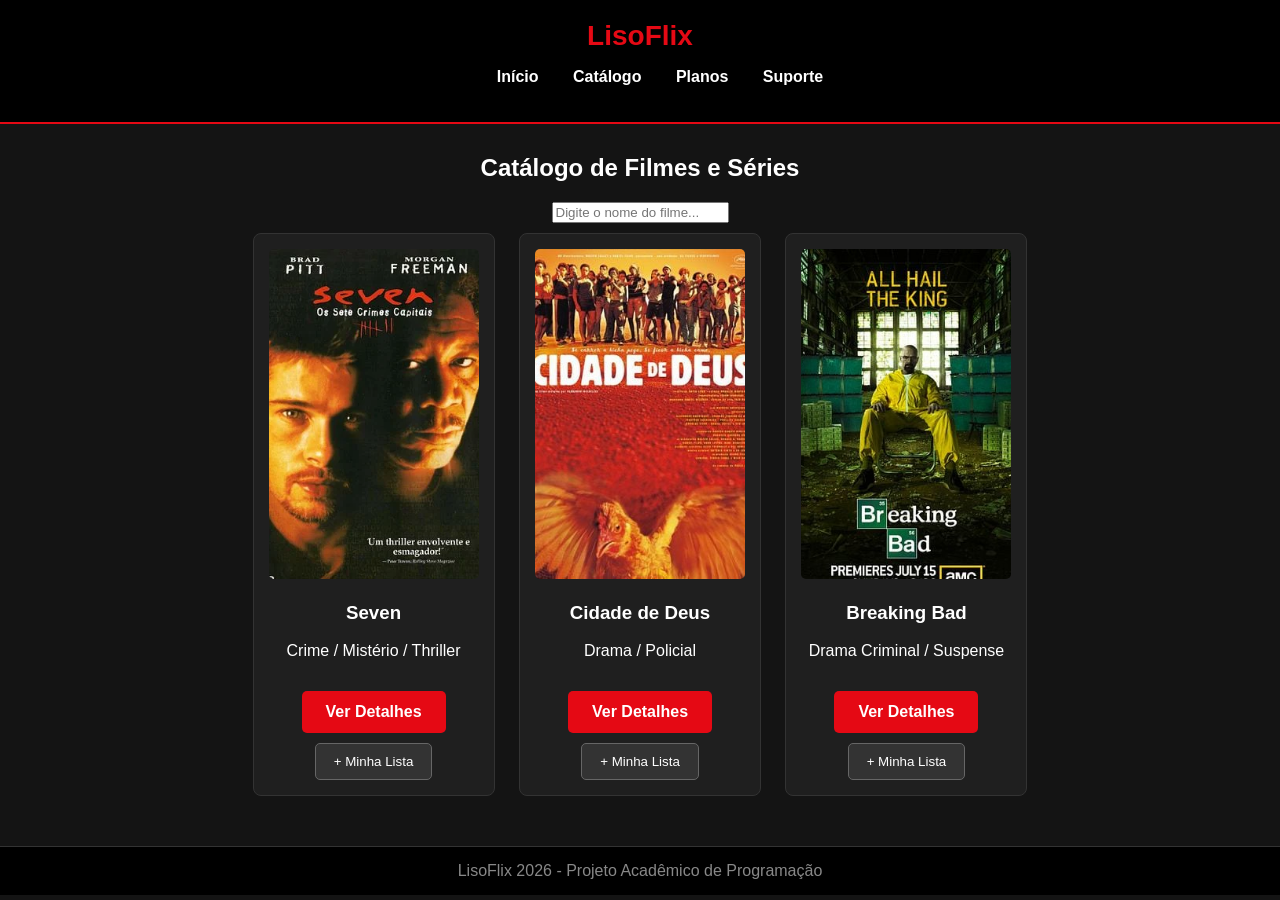
==== catalogo.html @ c04c044b "Primeiro commit" ====
<!DOCTYPE html>
<html lang="pt-br">
<head>
  <meta charset="UTF-8">
  <meta name="viewport" content="width=device-width, initial-scale=1.0">
  <meta name="description" content="">
  <title>Catálogo - LisoFlix</title>
  <link rel="stylesheet" href="style.css">
</head>
<body>
    <header class="cabecalho-principal">
      <div class="logo-marca">LisoFlix</div>
      <nav class="menu-navegacao">
        <ul class="lista-links">
          <li><a href="index.html" class="link-menu">Início</a></li>
          <li><a href="catalogo.html" class="link-menu">Catálogo</a></li>
          <li><a href="planos.html" class="link-menu">Planos</a></li>
          <li><a href="suporte.html" class="link-menu">Suporte</a></li>
        </ul>
      </nav>
    </header>

    <main class="conteudo-principal">

      <section class="secao-busca">
        <h1 class="titulo-pagina">Catálogo de Filmes e Séries</h1>
        <input type="text" id="campo-busca" class="input-pesquisa" placeholder="Digite o nome do filme...">
      </section>

      <section class="secao-catalogo">
        <div id="lista-filmes" class="grade-filmes">
          <div class="card-filme">
            <img src="imagens/filme1.jpg" alt="Capa Seven" class="capa-filme">
            <h3 class="titulo-filme">Seven</h3>
            <p class="genero-filme">
              Crime / Mistério / Thriller
            </p>
            <a href="https://www.imdb.com/pt/title/tt0114369/" target="_blank" rel="noopener noreferrer" class="botao-detalhes">Ver Detalhes</a>
            <button type="<button" class="botao-lista" onclick="alternativeLista(this)">+ Minha Lista</button>
          </div>

        <div class="card-filme">
          <img src="imagens/filme2.jpg" alt="Capa Cidade de Deus" class="capa-filme">
          <h3 class="titulo-filme">Cidade de Deus</h3>
          <p class="genero-filme">
            Drama / Policial
          </p>
          <a href="https://www.imdb.com/pt/title/tt0317248/" target="_blank" rel="noopener noreferrer" class="botao-detalhes">Ver Detalhes</a>
          <button type="button" class="botao-lista" onclick="alternativeLista(this)">+ Minha Lista</button>
        </div>

        <div class="card-filme">
          <img src="imagens/filme3.jpg" alt="Capa Breaking Bad" class="capa-filme">
          <h3 class="titulo-filme">Breaking Bad</h3>
          <p class="genero-filme">
            Drama Criminal / Suspense
          </p>
          <a href="detalhes.html" class="botao-detalhes">Ver Detalhes</a>
          <button type="button" class="botao-lista" onclick="alternativeLista(this)">+ Minha Lista</button>
        </div>
        </div>
      </section>

    </main>

    <footer class="rodape-principal">
      <p class="texto-rodape">LisoFlix 2026 - Projeto Acadêmico de Programação</p> 
    </footer>
    <script src="script.js"></script>
</body> 
</html>
---- style.css ----
body {
  margin: 0;
  padding: 0;
  background-color: #141414;
  color: #ffffff;
  font-family: Arial, sans-serif;
}
.cabecalho-principal {
  background-color: #000000;
  padding: 20px;
  text-align: center;
  border-bottom: 2px solid #e50914;
}

.logo-marca {
  color: #e50914;
  font-size: 28px;
  font-weight: bold;
  margin-bottom: 15px;
}

.lista-link {
  list-style: none;
  padding: 0;
  margin: 0;
}

.lista-links li {
  display: inline-block;
  margin: 0 15px;
}

.link-menu {
  color: #ffffff;
  text-decoration: none;
  font-weight: bold;
}

.link-menu:hover {
  color: #e50914;
}

.conteudo-principal, .container-principal {
  width: 85%;
  margin: 30px auto;
  text-align: center;
}

.secao-banner {
  background-color: #1f1f1f;
  padding: 40px 20px;
  border-radius: 8px;
  margin-bottom: 30px;
  border: 1px solid #333333;
}

.card-atalho, .card-filme {
  display: inline-block;
  width: 210px;
  background-color: #1f1f1f;
  border: 1px solid #333333;
  border-radius: 8px;
  padding: 15px;
  margin: 10px;
  vertical-align: top;
}

.capa-filme {
  width: 100%;
  height: 330px;
  border-radius: 5px;
  object-fit: cover;
}

.poster-grande {
  width:  280px;
  border-radius: 8px;
  border: 2px solid #333333;
}

.lista-externa, .lista-elenco{
  list-style: none;
  padding: 0;
}

.link-externo, .link-card, .link-voltar{
  color: #e50914;
  text-decoration: none;
  font-weight: bold;
}

.tabela-padrao {
  width: 80%;
  margin: 25px auto;
  border-collapse: collapse;
  background-color: #1f1f1f;
}

.tabela-padrao th, tabela-padrao td {
  border: 1px solid #444444;
  padding: 12px;
  text-align: center;
}

.tabela-padrao th{
  background-color: #e50914;
  color: #ffffff;
}

.formulario-contato{
  width: 400px;
  margin: 20px auto;
  background-color: #1f1f1f;
  padding: 25px;
  border-radius: 8px;
  text-align: left;
}

.formulario-contato label {
  display: block;
  margin-top: 12px;
  font-weight: bold;
}

.formulario-contato input, .formulario-contato select, .formulario-contato textarea{
  width: 95%;
  padding: 10px;
  margin-top: 5px;
  border-radius: 4px;
  border: 1px solid #555555;
  background-color: #2b2b2b;
  color: #ffffff;
}

.botao-vermelho, .botao-detalhes{
  display: inline-block;
  background-color: #e50914;
  color: #ffffff;
  padding: 12px 24px;
  margin-top: 15px;
  text-decoration: none;
  border: none;
  border-radius: 5px;
  font-weight: bold;
  cursor: pointer;
}

.botao-vermelho:hover, .botao-detalhes:hover{
  background-color: #b20710;
}

.botao-lista {
  display: inline-block;
  background-color: #333333;
  color: #ffffff;
  padding: 10px 18px;
  margin-top: 10px;
  border: 1px solid #666666;
  border-radius: 5px;
  cursor: pointer;
}

.rodape-principal {
  background-color: #000000;
  color: #888888;
  text-align: center;
  padding: 15px;
  margin-top: 40px;
  border-top: 1px solid #333333;
}

.texto-rodape {
  margin: 0;
}
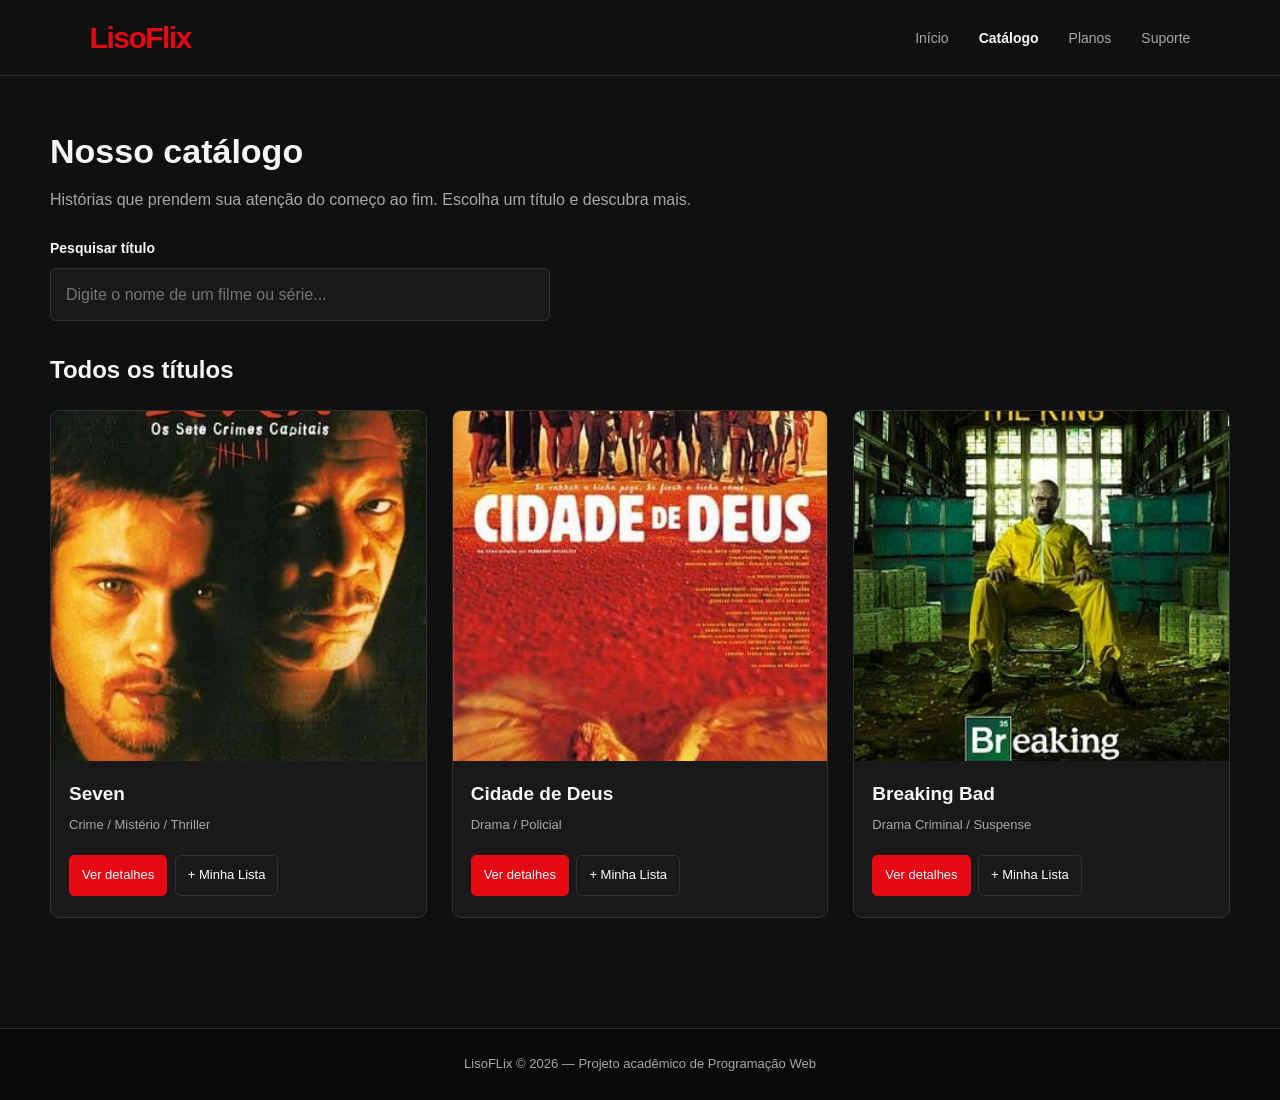
==== commit 9fb8e76f: ""feat: melhora estrutura e identidade visual do LisoFLix"" ====
--- a/catalogo.html
+++ b/catalogo.html
@@ -3,69 +3,140 @@
 <head>
   <meta charset="UTF-8">
   <meta name="viewport" content="width=device-width, initial-scale=1.0">
-  <meta name="description" content="">
-  <title>Catálogo - LisoFlix</title>
+  <meta name="description" content="Explore o catálogo de filmes e séries do LisoFlix.">
+  <title>Catálogo | LisoFlix</title>
   <link rel="stylesheet" href="style.css">
 </head>
+
 <body>
-    <header class="cabecalho-principal">
-      <div class="logo-marca">LisoFlix</div>
-      <nav class="menu-navegacao">
-        <ul class="lista-links">
-          <li><a href="index.html" class="link-menu">Início</a></li>
-          <li><a href="catalogo.html" class="link-menu">Catálogo</a></li>
-          <li><a href="planos.html" class="link-menu">Planos</a></li>
-          <li><a href="suporte.html" class="link-menu">Suporte</a></li>
-        </ul>
-      </nav>
-    </header>
+  <header class="cabecalho-principal">
+    <div class="logo-marca">LisoFlix</div>
 
-    <main class="conteudo-principal">
+    <nav class="menu-navegacao" aria-label="Menu principal">
+      <ul class="lista-links">
+        <li><a href="index.html" class="link-menu">Início</a></li>
+        <li><a href="catalogo.html" class="link-menu" aria-current="page">Catálogo</a></li>
+        <li><a href="planos.html" class="link-menu">Planos</a></li>
+        <li><a href="suporte.html" class="link-menu">Suporte</a></li>
+      </ul>
+    </nav>
+  </header>
 
-      <section class="secao-busca">
-        <h1 class="titulo-pagina">Catálogo de Filmes e Séries</h1>
-        <input type="text" id="campo-busca" class="input-pesquisa" placeholder="Digite o nome do filme...">
-      </section>
+  <main class="conteudo-principal">
 
-      <section class="secao-catalogo">
-        <div id="lista-filmes" class="grade-filmes">
-          <div class="card-filme">
-            <img src="imagens/filme1.jpg" alt="Capa Seven" class="capa-filme">
+    <section class="secao-busca">
+      <h1 class="titulo-pagina">Nosso catálogo</h1>
+
+      <p class="descricao-catalogo">
+        Histórias que prendem sua atenção do começo ao fim.
+        Escolha um título e descubra mais.
+      </p>
+
+      <label for="campo-busca" class="rotulo-busca">
+        Pesquisar título
+      </label>
+
+      <input
+        type="search"
+        id="campo-busca"
+        class="input-pesquisa"
+        placeholder="Digite o nome de um filme ou série..."
+      >
+    </section>
+
+    <section class="secao-catalogo">
+      <h2 class="titulo-secao">Todos os títulos</h2>
+
+      <div id="lista-filmes" class="grade-filmes">
+
+        <article class="card-filme" data-titulo="seven">
+          <img
+            src="imagens/filme1.jpg"
+            alt="Pôster do filme Seven"
+            class="capa-filme"
+          >
+
+          <div class="informacoes-filme">
             <h3 class="titulo-filme">Seven</h3>
-            <p class="genero-filme">
-              Crime / Mistério / Thriller
-            </p>
-            <a href="https://www.imdb.com/pt/title/tt0114369/" target="_blank" rel="noopener noreferrer" class="botao-detalhes">Ver Detalhes</a>
-            <button type="<button" class="botao-lista" onclick="alternativeLista(this)">+ Minha Lista</button>
+            <p class="genero-filme">Crime / Mistério / Thriller</p>
+
+            <a
+              href="https://www.imdb.com/pt/title/tt0114369/"
+              target="_blank"
+              rel="noopener noreferrer"
+              class="botao-detalhes"
+            >
+              Ver detalhes
+            </a>
+
+            <button type="button" class="botao-lista" data-filme="Seven">
+              + Minha Lista
+            </button>
           </div>
+        </article>
 
-        <div class="card-filme">
-          <img src="imagens/filme2.jpg" alt="Capa Cidade de Deus" class="capa-filme">
-          <h3 class="titulo-filme">Cidade de Deus</h3>
-          <p class="genero-filme">
-            Drama / Policial
-          </p>
-          <a href="https://www.imdb.com/pt/title/tt0317248/" target="_blank" rel="noopener noreferrer" class="botao-detalhes">Ver Detalhes</a>
-          <button type="button" class="botao-lista" onclick="alternativeLista(this)">+ Minha Lista</button>
-        </div>
+        <article class="card-filme" data-titulo="cidade de deus">
+          <img
+            src="imagens/filme2.jpg"
+            alt="Pôster do filme Cidade de Deus"
+            class="capa-filme"
+          >
 
-        <div class="card-filme">
-          <img src="imagens/filme3.jpg" alt="Capa Breaking Bad" class="capa-filme">
-          <h3 class="titulo-filme">Breaking Bad</h3>
-          <p class="genero-filme">
-            Drama Criminal / Suspense
-          </p>
-          <a href="detalhes.html" class="botao-detalhes">Ver Detalhes</a>
-          <button type="button" class="botao-lista" onclick="alternativeLista(this)">+ Minha Lista</button>
-        </div>
-        </div>
-      </section>
+          <div class="informacoes-filme">
+            <h3 class="titulo-filme">Cidade de Deus</h3>
+            <p class="genero-filme">Drama / Policial</p>
 
-    </main>
+            <a
+              href="https://www.imdb.com/pt/title/tt0317248/"
+              target="_blank"
+              rel="noopener noreferrer"
+              class="botao-detalhes"
+            >
+              Ver detalhes
+            </a>
 
-    <footer class="rodape-principal">
-      <p class="texto-rodape">LisoFlix 2026 - Projeto Acadêmico de Programação</p> 
-    </footer>
-    <script src="script.js"></script>
-</body> 
-</html>
+            <button type="button" class="botao-lista" data-filme="Cidade de Deus">
+              + Minha Lista
+            </button>
+          </div>
+        </article>
+
+        <article class="card-filme" data-titulo="breaking bad">
+          <img
+            src="imagens/filme3.jpg"
+            alt="Pôster da série Breaking Bad"
+            class="capa-filme"
+          >
+
+          <div class="informacoes-filme">
+            <h3 class="titulo-filme">Breaking Bad</h3>
+            <p class="genero-filme">Drama Criminal / Suspense</p>
+
+            <a href="detalhes.html" class="botao-detalhes">
+              Ver detalhes
+            </a>
+
+            <button type="button" class="botao-lista" data-filme="Breaking Bad">
+              + Minha Lista
+            </button>
+          </div>
+        </article>
+
+      </div>
+
+      <p id="mensagem-vazia" class="mensagem-vazia" hidden>
+        Nenhum título encontrado. Tente outra pesquisa.
+      </p>
+    </section>
+
+  </main>
+
+  <footer class="rodape-principal">
+    <p class="texto-rodape">
+      LisoFLix © 2026 — Projeto acadêmico de Programação Web
+    </p>
+  </footer>
+
+  <script src="script.js"></script>
+</body>
+</html>
--- a/style.css
+++ b/style.css
@@ -1,174 +1,765 @@
-body {
+/* 1. Configurações gerais */
+
+:root {
+  --cor-fundo: #101010;
+  --cor-superficie: #191919;
+  --cor-superficie-clara: #222222;
+  --cor-vermelho: #e50914;
+  --cor-vermelho-escuro: #b20710;
+  --cor-texto: #f5f5f5;
+  --cor-texto-secundario: #a8a8a8;
+  --cor-borda: #303030;
+  --largura-conteudo: 1180px;
+}
+
+* {
   margin: 0;
   padding: 0;
-  background-color: #141414;
-  color: #ffffff;
-  font-family: Arial, sans-serif;
-}
+  box-sizing: border-box;
+}
+
+html {
+  scroll-behavior: smooth;
+}
+
+body {
+  min-height: 100vh;
+  display: flex;
+  flex-direction: column;
+  background-color: var(--cor-fundo);
+  color: var(--cor-texto);
+  font-family: Arial, Helvetica, sans-serif;
+  line-height: 1.6;
+}
+
+a {
+  color: inherit;
+  text-decoration: none;
+}
+
+button,
+input,
+select,
+textarea {
+  font: inherit;
+}
+
+button,
+a {
+  -webkit-tap-highlight-color: transparent;
+}
+
+img {
+  display: block;
+  max-width: 100%;
+}
+
+
+/* 2. Cabeçalho e navegação */
+
 .cabecalho-principal {
-  background-color: #000000;
-  padding: 20px;
-  text-align: center;
-  border-bottom: 2px solid #e50914;
+  width: 100%;
+  min-height: 76px;
+  padding: 0 7%;
+  display: flex;
+  align-items: center;
+  justify-content: space-between;
+  gap: 25px;
+  background-color: rgba(16, 16, 16, 0.97);
+  border-bottom: 1px solid var(--cor-borda);
 }
 
 .logo-marca {
-  color: #e50914;
-  font-size: 28px;
-  font-weight: bold;
+  color: var(--cor-vermelho);
+  font-size: 30px;
+  font-weight: 800;
+  letter-spacing: -1.5px;
+}
+
+.menu-navegacao {
+  display: flex;
+  align-items: center;
+}
+
+.lista-links {
+  display: flex;
+  align-items: center;
+  gap: 30px;
+  list-style: none;
+}
+
+.link-menu {
+  color: var(--cor-texto-secundario);
+  font-size: 14px;
+  transition: color 0.2s ease;
+}
+
+.link-menu:hover,
+.link-menu[aria-current="page"] {
+  color: var(--cor-texto);
+}
+
+.link-menu[aria-current="page"] {
+  font-weight: bold;
+}
+
+
+/* 3. Estrutura principal */
+
+.conteudo-principal {
+  width: min(100% - 40px, var(--largura-conteudo));
+  margin: 0 auto;
+  flex: 1;
+}
+
+.titulo-pagina,
+.titulo-secao {
+  font-size: clamp(25px, 4vw, 34px);
+  line-height: 1.2;
   margin-bottom: 15px;
 }
 
-.lista-link {
-  list-style: none;
-  padding: 0;
-  margin: 0;
-}
-
-.lista-links li {
+.titulo-secao {
+  font-size: 24px;
+}
+
+.paragrafo-texto,
+.descricao-catalogo,
+.descricao-planos,
+.descricao-suporte {
+  color: var(--cor-texto-secundario);
+}
+
+
+/* 4. Página inicial */
+
+.secao-banner {
+  min-height: 420px;
+  margin-top: 35px;
+  padding: 65px;
+  display: flex;
+  align-items: center;
+  border-radius: 12px;
+  background:
+    linear-gradient(90deg, #101010 5%, rgba(16, 16, 16, 0.88) 48%, rgba(16, 16, 16, 0.2)),
+    linear-gradient(0deg, #101010 0%, transparent 45%),
+    url("imagens/filme3.jpg") center 30% / cover;
+  overflow: hidden;
+}
+
+.conteudo-banner {
+  max-width: 520px;
+}
+
+.titulo-banner {
+  max-width: 500px;
+  margin-bottom: 18px;
+  font-size: clamp(34px, 5vw, 52px);
+  line-height: 1.1;
+}
+
+.subtitulo-banner {
+  max-width: 440px;
+  margin-bottom: 28px;
+  color: #d0d0d0;
+  font-size: 16px;
+}
+
+.botao-vermelho {
   display: inline-block;
-  margin: 0 15px;
-}
-
-.link-menu {
-  color: #ffffff;
-  text-decoration: none;
-  font-weight: bold;
-}
-
-.link-menu:hover {
-  color: #e50914;
-}
-
-.conteudo-principal, .container-principal {
-  width: 85%;
-  margin: 30px auto;
-  text-align: center;
-}
-
-.secao-banner {
-  background-color: #1f1f1f;
-  padding: 40px 20px;
-  border-radius: 8px;
-  margin-bottom: 30px;
-  border: 1px solid #333333;
-}
-
-.card-atalho, .card-filme {
-  display: inline-block;
-  width: 210px;
-  background-color: #1f1f1f;
-  border: 1px solid #333333;
-  border-radius: 8px;
-  padding: 15px;
-  margin: 10px;
-  vertical-align: top;
+  padding: 12px 23px;
+  border-radius: 5px;
+  background-color: var(--cor-vermelho);
+  color: white;
+  font-weight: bold;
+  transition: background-color 0.2s ease, transform 0.2s ease;
+}
+
+.botao-vermelho:hover {
+  background-color: var(--cor-vermelho-escuro);
+  transform: translateY(-2px);
+}
+
+.secao-sobre,
+.secao-atalhos {
+  padding: 65px 0 15px;
+}
+
+.secao-sobre .paragrafo-texto {
+  max-width: 750px;
+  margin-bottom: 25px;
+}
+
+.subtitulo-links {
+  margin-bottom: 12px;
+  font-size: 18px;
+}
+
+.lista-externa {
+  padding-left: 20px;
+  color: var(--cor-texto-secundario);
+}
+
+.link-externo {
+  color: #e76b70;
+  text-decoration: underline;
+  text-underline-offset: 3px;
+}
+
+.grande-atalhos {
+  display: grid;
+  grid-template-columns: repeat(2, minmax(0, 1fr));
+  gap: 20px;
+  margin-top: 25px;
+}
+
+.card-atalho {
+  padding: 28px;
+  background-color: var(--cor-superficie);
+  border: 1px solid var(--cor-borda);
+  border-radius: 9px;
+}
+
+.card-atalho h3 {
+  margin-bottom: 10px;
+}
+
+.card-atalho p {
+  margin-bottom: 18px;
+  color: var(--cor-texto-secundario);
+}
+
+.link-card {
+  color: #ff5b62;
+  font-weight: bold;
+}
+
+
+/* 5. Catálogo */
+
+.secao-busca {
+  padding: 55px 0 35px;
+}
+
+.descricao-catalogo {
+  margin-bottom: 25px;
+}
+
+.rotulo-busca {
+  display: block;
+  margin-bottom: 8px;
+  font-size: 14px;
+  font-weight: bold;
+}
+
+.input-pesquisa {
+  width: 100%;
+  max-width: 500px;
+  padding: 13px 15px;
+  background-color: var(--cor-superficie);
+  border: 1px solid var(--cor-borda);
+  border-radius: 6px;
+  color: white;
+  outline: none;
+}
+
+.input-pesquisa:focus {
+  border-color: var(--cor-vermelho);
+}
+
+.secao-catalogo {
+  padding-bottom: 60px;
+}
+
+.grade-filmes {
+  display: grid;
+  grid-template-columns: repeat(3, minmax(0, 1fr));
+  gap: 25px;
+  margin-top: 25px;
+}
+
+.card-filme {
+  min-width: 0;
+  overflow: hidden;
+  background-color: var(--cor-superficie);
+  border: 1px solid var(--cor-borda);
+  border-radius: 9px;
+  transition: transform 0.2s ease, border-color 0.2s ease;
+}
+
+.card-filme:hover {
+  transform: translateY(-5px);
+  border-color: #555;
+}
+
+.card-filme[hidden] {
+  display: none;
 }
 
 .capa-filme {
   width: 100%;
-  height: 330px;
+  height: 350px;
+  object-fit: cover;
+  object-position: center;
+}
+
+.informacoes-filme {
+  padding: 18px;
+}
+
+.titulo-filme {
+  margin-bottom: 5px;
+  font-size: 19px;
+}
+
+.genero-filme {
+  margin-bottom: 17px;
+  color: var(--cor-texto-secundario);
+  font-size: 13px;
+}
+
+.botao-detalhes,
+.botao-lista {
+  display: inline-block;
+  margin: 3px 3px 3px 0;
+  padding: 9px 12px;
+  border: 1px solid var(--cor-borda);
   border-radius: 5px;
+  background-color: transparent;
+  color: white;
+  font-size: 13px;
+  cursor: pointer;
+  transition: background-color 0.2s ease;
+}
+
+.botao-detalhes {
+  background-color: var(--cor-vermelho);
+  border-color: var(--cor-vermelho);
+}
+
+.botao-detalhes:hover {
+  background-color: var(--cor-vermelho-escuro);
+}
+
+.botao-lista:hover,
+.botao-lista.adicionado {
+  background-color: var(--cor-superficie-clara);
+  border-color: #777;
+}
+
+.mensagem-vazia {
+  margin-top: 25px;
+  color: var(--cor-texto-secundario);
+}
+
+
+/* 6. Detalhes da série */
+
+.detalhes-serie {
+  display: grid;
+  grid-template-columns: 320px minmax(0, 1fr);
+  align-items: center;
+  gap: 55px;
+  padding: 65px 0;
+}
+
+.imagem-detalhes {
+  overflow: hidden;
+  border-radius: 10px;
+}
+
+.capa-detalhes {
+  width: 100%;
+  max-height: 460px;
   object-fit: cover;
 }
 
-.poster-grande {
-  width:  280px;
-  border-radius: 8px;
-  border: 2px solid #333333;
-}
-
-.lista-externa, .lista-elenco{
-  list-style: none;
-  padding: 0;
-}
-
-.link-externo, .link-card, .link-voltar{
-  color: #e50914;
-  text-decoration: none;
-  font-weight: bold;
-}
-
-.tabela-padrao {
-  width: 80%;
-  margin: 25px auto;
-  border-collapse: collapse;
-  background-color: #1f1f1f;
-}
-
-.tabela-padrao th, tabela-padrao td {
-  border: 1px solid #444444;
+.etiqueta-detalhes {
+  display: inline-block;
+  margin-bottom: 12px;
+  color: #ff666c;
+  font-size: 13px;
+  font-weight: bold;
+  text-transform: uppercase;
+  letter-spacing: 1px;
+}
+
+.titulo-detalhes {
+  margin-bottom: 10px;
+  font-size: clamp(32px, 5vw, 46px);
+}
+
+.informacoes-basicas {
+  margin-bottom: 25px;
+  color: var(--cor-texto-secundario);
+  font-size: 14px;
+}
+
+.sinopse-detalhes {
+  margin-bottom: 25px;
+  color: #d1d1d1;
+}
+
+.dados-serie {
+  margin-bottom: 28px;
+}
+
+.dados-serie p {
+  margin-bottom: 9px;
+  color: var(--cor-texto-secundario);
+}
+
+.dados-serie strong {
+  color: white;
+}
+
+.botoes-detalhes {
+  display: flex;
+  flex-wrap: wrap;
+  gap: 12px;
+}
+
+.botao-secundario {
+  display: inline-block;
+  padding: 11px 20px;
+  border: 1px solid #555;
+  border-radius: 5px;
+  transition: background-color 0.2s ease;
+}
+
+.botao-secundario:hover {
+  background-color: var(--cor-superficie-clara);
+}
+
+
+/* 7. Planos */
+
+.introducao-planos {
+  padding: 60px 0 35px;
+  text-align: center;
+}
+
+.descricao-planos {
+  max-width: 550px;
+  margin: 0 auto;
+}
+
+.secao-planos {
+  display: grid;
+  grid-template-columns: repeat(3, minmax(0, 1fr));
+  align-items: stretch;
+  gap: 20px;
+  padding: 20px 0 35px;
+}
+
+.card-plano {
+  position: relative;
+  padding: 30px 24px;
+  background-color: var(--cor-superficie);
+  border: 1px solid var(--cor-borda);
+  border-radius: 10px;
+}
+
+.plano-destaque {
+  border-color: var(--cor-vermelho);
+}
+
+.etiqueta-destaque {
+  display: inline-block;
+  margin-bottom: 12px;
+  padding: 4px 10px;
+  border-radius: 20px;
+  background-color: var(--cor-vermelho);
+  color: white;
+  font-size: 11px;
+  font-weight: bold;
+}
+
+.nome-plano {
+  margin-bottom: 8px;
+  font-size: 23px;
+}
+
+.descricao-plano {
+  min-height: 55px;
+  color: var(--cor-texto-secundario);
+  font-size: 14px;
+}
+
+.preco-plano {
+  margin: 20px 0;
+}
+
+.preco-plano strong {
+  font-size: 30px;
+}
+
+.preco-plano span {
+  color: var(--cor-texto-secundario);
+  font-size: 13px;
+}
+
+.lista-beneficios {
+  min-height: 115px;
+  padding-left: 18px;
+  color: #d1d1d1;
+  font-size: 14px;
+}
+
+.lista-beneficios li {
+  margin-bottom: 9px;
+}
+
+.botao-plano {
+  display: block;
+  margin-top: 25px;
+  padding: 11px;
+  border-radius: 5px;
+  background-color: var(--cor-vermelho);
+  text-align: center;
+  font-weight: bold;
+  transition: background-color 0.2s ease;
+}
+
+.botao-plano:hover {
+  background-color: var(--cor-vermelho-escuro);
+}
+
+.observacao-planos {
+  padding: 15px 0 50px;
+  color: var(--cor-texto-secundario);
+  font-size: 13px;
+  text-align: center;
+}
+
+
+/* 8. Suporte */
+
+.introducao-suporte {
+  padding: 60px 0 35px;
+  text-align: center;
+}
+
+.descricao-suporte {
+  max-width: 570px;
+  margin: 0 auto;
+}
+
+.area-contato {
+  display: grid;
+  grid-template-columns: 0.8fr 1.2fr;
+  gap: 45px;
+  padding: 25px 0 45px;
+}
+
+.informacoes-contato h2 {
+  margin-bottom: 15px;
+  font-size: 25px;
+}
+
+.informacoes-contato > p {
+  margin-bottom: 30px;
+  color: var(--cor-texto-secundario);
+}
+
+.item-contato {
+  margin-bottom: 23px;
+}
+
+.item-contato h3 {
+  margin-bottom: 5px;
+  font-size: 16px;
+}
+
+.item-contato p {
+  color: var(--cor-texto-secundario);
+  font-size: 14px;
+}
+
+.formulario-contato {
+  padding: 28px;
+  background-color: var(--cor-superficie);
+  border: 1px solid var(--cor-borda);
+  border-radius: 10px;
+}
+
+.campo-formulario {
+  margin-bottom: 19px;
+}
+
+.campo-formulario label {
+  display: block;
+  margin-bottom: 7px;
+  font-size: 14px;
+  font-weight: bold;
+}
+
+.campo-formulario input,
+.campo-formulario select,
+.campo-formulario textarea {
+  width: 100%;
   padding: 12px;
-  text-align: center;
-}
-
-.tabela-padrao th{
-  background-color: #e50914;
-  color: #ffffff;
-}
-
-.formulario-contato{
-  width: 400px;
-  margin: 20px auto;
-  background-color: #1f1f1f;
-  padding: 25px;
-  border-radius: 8px;
-  text-align: left;
-}
-
-.formulario-contato label {
-  display: block;
-  margin-top: 12px;
-  font-weight: bold;
-}
-
-.formulario-contato input, .formulario-contato select, .formulario-contato textarea{
-  width: 95%;
-  padding: 10px;
-  margin-top: 5px;
-  border-radius: 4px;
-  border: 1px solid #555555;
-  background-color: #2b2b2b;
-  color: #ffffff;
-}
-
-.botao-vermelho, .botao-detalhes{
-  display: inline-block;
-  background-color: #e50914;
-  color: #ffffff;
-  padding: 12px 24px;
-  margin-top: 15px;
-  text-decoration: none;
+  background-color: #111;
+  border: 1px solid var(--cor-borda);
+  border-radius: 5px;
+  color: white;
+  outline: none;
+}
+
+.campo-formulario input:focus,
+.campo-formulario select:focus,
+.campo-formulario textarea:focus {
+  border-color: var(--cor-vermelho);
+}
+
+.campo-formulario textarea {
+  resize: vertical;
+}
+
+.botao-enviar {
+  width: 100%;
+  padding: 12px;
   border: none;
   border-radius: 5px;
+  background-color: var(--cor-vermelho);
+  color: white;
   font-weight: bold;
   cursor: pointer;
-}
-
-.botao-vermelho:hover, .botao-detalhes:hover{
-  background-color: #b20710;
-}
-
-.botao-lista {
-  display: inline-block;
-  background-color: #333333;
-  color: #ffffff;
-  padding: 10px 18px;
-  margin-top: 10px;
-  border: 1px solid #666666;
-  border-radius: 5px;
-  cursor: pointer;
-}
+  transition: background-color 0.2s ease;
+}
+
+.botao-enviar:hover {
+  background-color: var(--cor-vermelho-escuro);
+}
+
+.mensagem-formulario {
+  margin-top: 12px;
+  font-size: 14px;
+}
+
+.aviso-academico {
+  padding: 0 0 40px;
+  color: var(--cor-texto-secundario);
+  font-size: 12px;
+  text-align: center;
+}
+
+
+/* 9. Rodapé */
 
 .rodape-principal {
-  background-color: #000000;
-  color: #888888;
+  margin-top: 50px;
+  padding: 25px 20px;
+  background-color: #090909;
+  border-top: 1px solid var(--cor-borda);
   text-align: center;
-  padding: 15px;
-  margin-top: 40px;
-  border-top: 1px solid #333333;
 }
 
 .texto-rodape {
-  margin: 0;
-}
+  color: var(--cor-texto-secundario);
+  font-size: 13px;
+}
+
+
+/* 10. Acessibilidade */
+
+a:focus-visible,
+button:focus-visible,
+input:focus-visible,
+select:focus-visible,
+textarea:focus-visible {
+  outline: 2px solid #ff747a;
+  outline-offset: 3px;
+}
+
+
+/* 11. Responsividade */
+
+@media (max-width: 850px) {
+  .cabecalho-principal {
+    padding: 15px 5%;
+    flex-wrap: wrap;
+  }
+
+  .grade-filmes {
+    grid-template-columns: repeat(2, minmax(0, 1fr));
+  }
+
+  .secao-planos {
+    grid-template-columns: 1fr;
+    max-width: 500px;
+    margin: 0 auto;
+  }
+
+  .detalhes-serie {
+    grid-template-columns: 250px minmax(0, 1fr);
+    gap: 30px;
+  }
+
+  .area-contato {
+    grid-template-columns: 1fr;
+  }
+}
+
+@media (max-width: 600px) {
+  .cabecalho-principal {
+    justify-content: center;
+    gap: 12px;
+  }
+
+  .logo-marca {
+    font-size: 27px;
+  }
+
+  .lista-links {
+    justify-content: center;
+    flex-wrap: wrap;
+    gap: 12px 20px;
+  }
+
+  .conteudo-principal {
+    width: min(100% - 28px, var(--largura-conteudo));
+  }
+
+  .secao-banner {
+    min-height: 350px;
+    padding: 30px 22px;
+    background-position: center;
+  }
+
+  .titulo-banner {
+    font-size: 34px;
+  }
+
+  .grande-atalhos,
+  .grade-filmes {
+    grid-template-columns: 1fr;
+  }
+
+  .capa-filme {
+    height: 390px;
+  }
+
+  .detalhes-serie {
+    grid-template-columns: 1fr;
+    gap: 25px;
+    padding: 40px 0;
+  }
+
+  .imagem-detalhes {
+    max-width: 280px;
+    margin: 0 auto;
+  }
+
+  .capa-detalhes {
+    max-height: 400px;
+  }
+
+  .titulo-detalhes {
+    font-size: 34px;
+  }
+
+  .formulario-contato {
+    padding: 20px;
+  }
+}
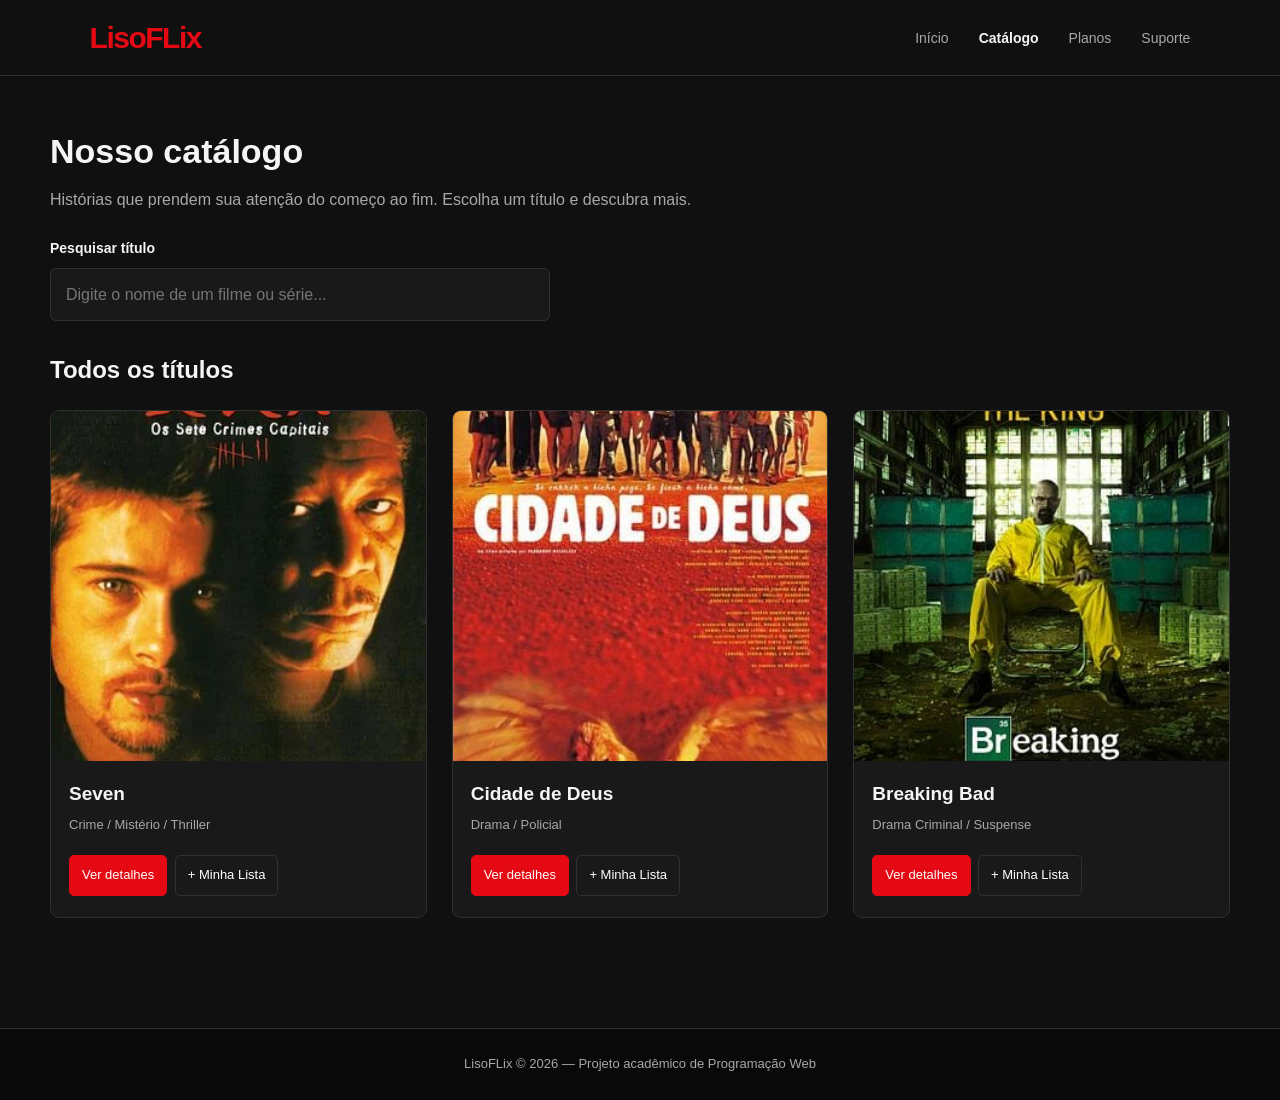
==== commit 2af17fd3: "feat: adiciona detalhes dinamicos para filmes e series" ====
--- a/catalogo.html
+++ b/catalogo.html
@@ -4,13 +4,13 @@
   <meta charset="UTF-8">
   <meta name="viewport" content="width=device-width, initial-scale=1.0">
   <meta name="description" content="Explore o catálogo de filmes e séries do LisoFlix.">
-  <title>Catálogo | LisoFlix</title>
+  <title>Catálogo | LisoFLix</title>
   <link rel="stylesheet" href="style.css">
 </head>
 
 <body>
   <header class="cabecalho-principal">
-    <div class="logo-marca">LisoFlix</div>
+    <div class="logo-marca">LisoFLix</div>
 
     <nav class="menu-navegacao" aria-label="Menu principal">
       <ul class="lista-links">
@@ -60,12 +60,7 @@
             <h3 class="titulo-filme">Seven</h3>
             <p class="genero-filme">Crime / Mistério / Thriller</p>
 
-            <a
-              href="https://www.imdb.com/pt/title/tt0114369/"
-              target="_blank"
-              rel="noopener noreferrer"
-              class="botao-detalhes"
-            >
+            <a href="detalhes.html?filme=seven" class="botao-detalhes">
               Ver detalhes
             </a>
 
@@ -86,12 +81,7 @@
             <h3 class="titulo-filme">Cidade de Deus</h3>
             <p class="genero-filme">Drama / Policial</p>
 
-            <a
-              href="https://www.imdb.com/pt/title/tt0317248/"
-              target="_blank"
-              rel="noopener noreferrer"
-              class="botao-detalhes"
-            >
+            <a href="detalhes.html?filme=cidade-de-deus" class="botao-detalhes">
               Ver detalhes
             </a>
 
@@ -112,7 +102,7 @@
             <h3 class="titulo-filme">Breaking Bad</h3>
             <p class="genero-filme">Drama Criminal / Suspense</p>
 
-            <a href="detalhes.html" class="botao-detalhes">
+            <a href="detalhes.html?filme=breaking-bad" class="botao-detalhes">
               Ver detalhes
             </a>
 
--- a/style.css
+++ b/style.css
@@ -762,4 +762,55 @@
   .formulario-contato {
     padding: 20px;
   }
+}
+/* TABELA DE PLANOS */
+
+.secao-tabela {
+    width: 90%;
+    max-width: 1000px;
+    margin: 50px auto;
+    text-align: center;
+}
+
+.secao-tabela h2 {
+    margin-bottom: 10px;
+}
+
+.secao-tabela p {
+    margin-bottom: 25px;
+    color: #ccc;
+}
+
+.tabela-planos {
+    width: 100%;
+    border-collapse: collapse;
+    background-color: #181818;
+    color: white;
+}
+
+.tabela-planos th,
+.tabela-planos td {
+    padding: 16px;
+    border: 1px solid #333;
+}
+
+.tabela-planos th {
+    background-color: #b5121b;
+}
+
+.tabela-planos td:first-child {
+    text-align: left;
+    font-weight: bold;
+}
+
+.tabela-planos tbody tr:hover {
+    background-color: #292929;
+}
+
+@media (max-width: 600px) {
+    .tabela-planos th,
+    .tabela-planos td {
+        padding: 9px 5px;
+        font-size: 12px;
+    }
 }
